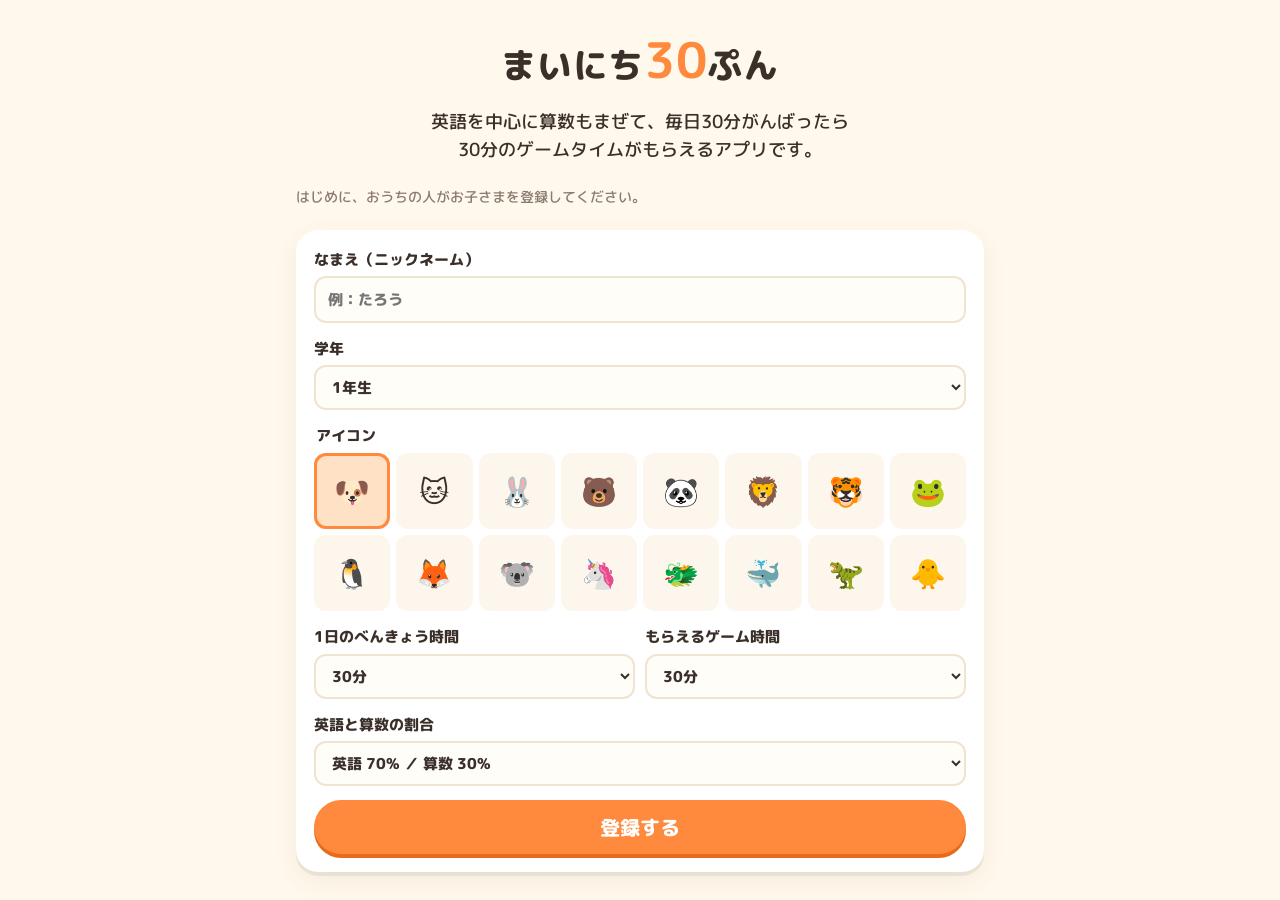
==== study/index.html @ 435b1a04 "子ども向け学習アプリ「まいにち30ぷん」を追加（英語中心＋算数、30分でゲームタイム） - 年少〜小6の9段階、英語7割・算数3割（保護者設定で変更可） - 解いている間だけ進む30分タイマー、クリア" ====
<!doctype html>
<html lang="ja">
<head>
<meta charset="utf-8">
<meta name="viewport" content="width=device-width, initial-scale=1, viewport-fit=cover">
<title>まいにち30ぷん えいご＆さんすう｜べんきょうしたらゲームタイム</title>
<meta name="description" content="年少さんから小学6年生まで。英語を中心に算数もまぜて、毎日30分がんばったら30分のゲームタイムがもらえる家庭学習アプリ。音声つきで字が読めない子も使えます。">
<meta name="robots" content="index,follow">
<link rel="canonical" href="https://yusandonatural.github.io/daiko/study/">
<meta name="theme-color" content="#ffb938">
<link rel="manifest" href="manifest.webmanifest">
<link rel="icon" href="icons/icon.svg" type="image/svg+xml">
<link rel="apple-touch-icon" href="icons/icon-192.png">
<meta name="apple-mobile-web-app-capable" content="yes">
<meta name="mobile-web-app-capable" content="yes">
<meta name="apple-mobile-web-app-title" content="まいにち30ぷん">

<meta property="og:type" content="website">
<meta property="og:site_name" content="まいにち30ぷん">
<meta property="og:title" content="まいにち30ぷん えいご＆さんすう">
<meta property="og:description" content="30分べんきょうしたら30分ゲーム！年少さん〜小6の英語・算数アプリ">
<meta property="og:url" content="https://yusandonatural.github.io/daiko/study/">
<meta property="og:image" content="https://yusandonatural.github.io/daiko/study/icons/og.png">
<meta property="og:image:width" content="1200">
<meta property="og:image:height" content="630">
<meta property="og:locale" content="ja_JP">
<meta name="twitter:card" content="summary_large_image">
<script type="application/ld+json">
{"@context":"https://schema.org","@type":"WebApplication","name":"まいにち30ぷん えいご＆さんすう","url":"https://yusandonatural.github.io/daiko/study/","applicationCategory":"EducationalApplication","operatingSystem":"Any","inLanguage":"ja","offers":{"@type":"Offer","price":"0","priceCurrency":"JPY"},"audience":{"@type":"EducationalAudience","educationalRole":"student"},"publisher":{"@type":"Organization","name":"株式会社悠三堂","url":"https://yusando.com"}}
</script>

<!-- Google tag (GA4 のみ)。子ども向けのため広告・リマーケティング・Googleシグナルは使わない -->
<script>
  window.GOOGLE_IDS = { site_url: 'https://yusandonatural.github.io/daiko/study/', ga4_measurement_id: 'G-9JG1FFTL1B' };
  window.dataLayer = window.dataLayer || [];
  function gtag(){ dataLayer.push(arguments); }
  gtag('consent', 'default', { ad_storage: 'denied', ad_user_data: 'denied', ad_personalization: 'denied', analytics_storage: 'granted' });
  window.__GTAG_ENABLED = (location.hostname === new URL(GOOGLE_IDS.site_url).hostname);
  if (window.__GTAG_ENABLED) {
    var s = document.createElement('script'); s.async = true;
    s.src = 'https://www.googletagmanager.com/gtag/js?id=' + GOOGLE_IDS.ga4_measurement_id;
    document.head.appendChild(s);
    gtag('js', new Date());
    gtag('config', GOOGLE_IDS.ga4_measurement_id, { allow_google_signals: false, allow_ad_personalization_signals: false });
  }
  window.trackConversion = function (name, params) {
    params = Object.assign({ site: 'study' }, params || {});
    if (!window.__GTAG_ENABLED) { console.debug('[gtag disabled]', name, params); return; }
    gtag('event', name, params);
  };
</script>

<link rel="preconnect" href="https://fonts.googleapis.com">
<link rel="preconnect" href="https://fonts.gstatic.com" crossorigin>
<link href="https://fonts.googleapis.com/css2?family=M+PLUS+Rounded+1c:wght@500;800&display=swap" rel="stylesheet">
<link rel="stylesheet" href="css/style.css">
</head>
<body>
<main id="app" aria-live="polite"></main>
<noscript>このアプリは JavaScript を有効にしてご利用ください。</noscript>
<script src="js/data.js"></script>
<script src="js/questions.js"></script>
<script src="js/app.js"></script>
</body>
</html>
---- study/css/style.css ----
:root {
  color-scheme: light;
  --bg: #fff8ec;
  --card: #ffffff;
  --ink: #3b2f2a;
  --sub: #8a7a70;
  --line: #f0e3d0;
  --pri: #ff8a3d;
  --pri-d: #e86b1c;
  --en: #3d8bff;
  --math: #22b573;
  --ok: #22b573;
  --ng: #ef5350;
  --gold: #ffb938;
  --radius: 22px;
  --shadow: 0 4px 0 rgba(0, 0, 0, .06), 0 8px 24px rgba(120, 80, 30, .08);
}
* { box-sizing: border-box; -webkit-tap-highlight-color: transparent; }
html, body { margin: 0; }
body {
  background: var(--bg);
  color: var(--ink);
  font-family: 'M PLUS Rounded 1c', 'Hiragino Maru Gothic ProN', 'Hiragino Sans', 'Meiryo', system-ui, sans-serif;
  font-weight: 500;
  line-height: 1.6;
  min-height: 100vh;
  min-height: 100dvh;
  overscroll-behavior: none;
  user-select: none;
  -webkit-user-select: none;
}
input, select, textarea { user-select: text; -webkit-user-select: text; }
button { font: inherit; color: inherit; cursor: pointer; border: 0; background: none; touch-action: manipulation; }
h1, h2, h3 { margin: 0; line-height: 1.3; }
.hidden { display: none !important; }
small { font-size: .75em; color: var(--sub); }

.screen {
  max-width: 720px;
  margin: 0 auto;
  padding: max(16px, env(safe-area-inset-top)) 16px max(24px, env(safe-area-inset-bottom));
  display: flex; flex-direction: column; gap: 16px;
}

/* ---------- ボタン ---------- */
.btn {
  display: inline-flex; align-items: center; justify-content: center; gap: .4em;
  padding: .7em 1.3em; border-radius: 999px; font-weight: 800;
  background: var(--line); color: var(--ink);
  box-shadow: 0 4px 0 rgba(0, 0, 0, .12);
  transition: transform .08s, box-shadow .08s;
}
.btn:active { transform: translateY(3px); box-shadow: 0 1px 0 rgba(0, 0, 0, .12); }
.btn.primary { background: var(--pri); color: #fff; box-shadow: 0 4px 0 var(--pri-d); }
.btn.ghost { background: transparent; box-shadow: inset 0 0 0 2px var(--line); }
.btn.danger { background: var(--ng); color: #fff; box-shadow: 0 4px 0 #c62828; }
.btn.big { font-size: 1.25rem; padding: .8em 1.6em; width: 100%; }
.btn.sm { font-size: .9rem; padding: .5em 1em; margin: 4px 4px 4px 0; }
.btn:disabled { opacity: .45; pointer-events: none; }
.icon-btn { width: 44px; height: 44px; border-radius: 50%; background: var(--card); box-shadow: var(--shadow); font-size: 1.3rem; display: grid; place-items: center; }
.link { color: var(--sub); text-decoration: underline; padding: 8px; }
.pill { display: inline-block; font-size: .7rem; padding: .1em .6em; border-radius: 999px; background: var(--gold); color: #fff; vertical-align: middle; }
.pill.run { background: var(--ok); }

.card { background: var(--card); border-radius: var(--radius); padding: 18px; box-shadow: var(--shadow); }
.card h2 { font-size: 1.15rem; margin-bottom: 8px; }
.card h3 { font-size: 1.05rem; margin-bottom: 10px; }

/* ---------- ロゴ・ホーム ---------- */
.logo { text-align: center; font-size: 2.2rem; font-weight: 800; margin-top: 12px; letter-spacing: .02em; }
.logo b { color: var(--pri); font-size: 1.4em; }
.lead { text-align: center; font-size: 1.1rem; margin: 0; }
.who { display: grid; grid-template-columns: repeat(auto-fill, minmax(150px, 1fr)); gap: 14px; }
.who-btn { background: var(--card); border-radius: var(--radius); box-shadow: var(--shadow); padding: 18px 10px; display: flex; flex-direction: column; align-items: center; gap: 2px; }
.who-btn .av { font-size: 3.4rem; line-height: 1.1; }
.who-btn .nm { font-size: 1.2rem; font-weight: 800; }
.who-btn .gr, .who-btn .st { font-size: .8rem; color: var(--sub); }
.home .parent-link { align-self: center; }

/* ---------- ダッシュボード ---------- */
.topbar { display: flex; align-items: center; justify-content: space-between; gap: 8px; }
.topbar h2 { font-size: 1.15rem; text-align: center; flex: 1; }
.topbar > span:last-child:empty { width: 44px; }
.me { display: flex; align-items: center; gap: 10px; text-align: left; }
.me .av { font-size: 2.4rem; background: var(--card); border-radius: 50%; width: 56px; height: 56px; display: grid; place-items: center; box-shadow: var(--shadow); }
.me b { display: block; font-size: 1.15rem; }

.today { display: flex; gap: 18px; align-items: center; }
.today-txt { flex: 1; display: flex; flex-direction: column; gap: 6px; }
.today-txt p { margin: 0; }
.today .mix { font-size: .8rem; color: var(--sub); }
.today .btn { margin-top: 6px; }

.ring { position: relative; width: 132px; height: 132px; flex: none; }
.ring svg { width: 100%; height: 100%; transform: rotate(-90deg); }
.ring-bg { fill: none; stroke: var(--line); stroke-width: 12; }
.ring-fg { fill: none; stroke: var(--pri); stroke-width: 12; stroke-linecap: round; transition: stroke-dashoffset .6s; }
.ring.cleared .ring-fg { stroke: var(--ok); }
.ring-inner { position: absolute; inset: 0; display: flex; flex-direction: column; align-items: center; justify-content: center; }
.ring-inner b { font-size: 2.4rem; line-height: 1; }
.ring-inner .done { font-size: 1.3rem; font-weight: 800; color: var(--ok); }

.game { display: flex; align-items: center; gap: 14px; }
.game-ico { font-size: 2.6rem; }
.game-txt { flex: 1; }
.game-txt h2 { margin-bottom: 0; }
.game-txt p { margin: 0; }
.game.locked { background: repeating-linear-gradient(-45deg, #fff, #fff 12px, #fdf6ea 12px, #fdf6ea 24px); }
.game.locked .game-txt { color: var(--sub); }

.stats { display: grid; grid-template-columns: repeat(3, 1fr); gap: 10px; }
.stat { background: var(--card); border-radius: 18px; box-shadow: var(--shadow); padding: 12px 6px; text-align: center; display: flex; flex-direction: column; }
.stat .n { font-size: 1.5rem; font-weight: 800; }
.stat .l { font-size: .8rem; color: var(--sub); line-height: 1.3; }

.cal h2 small, .badges h2 small { font-weight: 500; }
.cal-grid { display: grid; grid-template-columns: repeat(7, 1fr); gap: 4px; text-align: center; }
.cal-h { font-size: .7rem; color: var(--sub); }
.cal-cell { aspect-ratio: 1; border-radius: 10px; background: #fcf6ec; position: relative; display: grid; place-items: center; min-width: 0; }
.cal-cell.empty { background: none; }
.cal-cell i { position: absolute; top: 2px; left: 5px; font-size: .6rem; font-style: normal; color: var(--sub); }
.cal-cell.today { box-shadow: inset 0 0 0 2px var(--pri); }
.cal-cell.ok { background: #fff1d6; }
.cal-cell .stamp { font-size: clamp(1rem, 5vw, 1.6rem); animation: pop .4s; }
.cal-cell .half { color: var(--pri); font-weight: 800; }
.badge-row { display: flex; flex-wrap: wrap; gap: 8px; }
.badge { width: 62px; text-align: center; background: #f6efe4; border-radius: 14px; padding: 6px 0; display: flex; flex-direction: column; opacity: .55; }
.badge b { font-size: 1.6rem; line-height: 1.2; }
.badge.got { background: #fff1d6; opacity: 1; }

/* ---------- べんきょう ---------- */
.study { gap: 12px; min-height: 100dvh; }
.study-bar { display: flex; align-items: center; gap: 10px; }
.tbar { flex: 1; height: 30px; background: var(--card); border-radius: 999px; box-shadow: var(--shadow); position: relative; overflow: hidden; }
.tfill { position: absolute; inset: 0 auto 0 0; width: 0; background: linear-gradient(90deg, #ffc27a, var(--pri)); transition: width 1s linear; border-radius: 999px; }
.tlabel { position: relative; display: block; text-align: center; font-weight: 800; line-height: 30px; font-size: .95rem; }
.sstars { font-weight: 800; background: var(--card); border-radius: 999px; padding: 4px 12px; box-shadow: var(--shadow); }
.qwrap { display: flex; flex-direction: column; gap: 14px; flex: 1; }
.qcard { background: var(--card); border-radius: var(--radius); box-shadow: var(--shadow); padding: 16px; text-align: center; position: relative; border-top: 8px solid var(--en); animation: slidein .25s; }
.qcard.math { border-top-color: var(--math); }
.qtag { font-size: .8rem; color: var(--sub); margin-bottom: 6px; }
.prompt { font-size: 1.35rem; font-weight: 800; line-height: 1.5; }
.visual { margin-top: 10px; display: flex; flex-direction: column; align-items: center; gap: 6px; }
.listen-btn { font-size: 2.6rem; background: #eaf2ff; border-radius: 50%; width: 96px; height: 96px; margin: 4px auto 8px; display: flex; flex-direction: column; align-items: center; justify-content: center; line-height: 1; box-shadow: 0 4px 0 #c6dafc; animation: pulse 1.6s infinite; }
.listen-btn small { font-size: .8rem; color: var(--en); font-weight: 800; margin-top: 4px; }
.say-btn { position: absolute; top: 8px; right: 8px; font-size: 1.3rem; width: 40px; height: 40px; border-radius: 50%; background: #eaf2ff; }
.en { font-family: 'Comic Sans MS', 'Chalkboard SE', 'M PLUS Rounded 1c', sans-serif; font-weight: 800; letter-spacing: .01em; }
.en.big-en { font-size: 2.2rem; color: var(--en); }
.en.sm, .sm { font-size: .95rem; }
.big { font-size: 2.2rem; line-height: 1.1; }
.formula { font-size: 1.9rem; letter-spacing: .02em; }
.emoji { font-size: 3rem; line-height: 1.1; }
.emoji.huge { font-size: 5.5rem; }
.emoji-row { display: flex; flex-wrap: wrap; justify-content: center; gap: 4px; font-size: 2.3rem; line-height: 1.15; max-width: 360px; }
.emoji-row.sm { font-size: 1.6rem; max-width: 220px; }
.emoji-row .gone { opacity: .25; position: relative; }
.emoji-row .gone::after { content: '✕'; position: absolute; inset: 0; color: var(--ng); font-size: .9em; display: grid; place-items: center; }
.pic-eq { display: flex; align-items: center; justify-content: center; gap: 8px; flex-wrap: wrap; }
.pic-eq > b { font-size: 2rem; }
.letter { font-family: 'Comic Sans MS', 'Chalkboard SE', 'Arial Rounded MT Bold', sans-serif; font-size: 2.4rem; font-weight: 800; }
.seq { font-size: 2.2rem; letter-spacing: .15em; font-weight: 800; }
.blank { color: var(--pri); border-bottom: 4px solid var(--pri); padding: 0 .1em; }
.dots { display: block; font-size: .7rem; letter-spacing: 1px; color: var(--pri); line-height: 1; margin-top: 2px; word-break: break-all; max-width: 90px; }
.swatch { display: inline-block; width: 64px; height: 64px; border-radius: 50%; border: 3px solid #ddd; }
.swatch.big { width: 110px; height: 110px; }
.swatch.sm { width: 22px; height: 22px; vertical-align: middle; }
.shape { font-size: 3.4rem; line-height: 1; color: #7e57c2; }
.clock { width: 170px; height: 170px; color: var(--ink); }
.frac { display: inline-flex; flex-direction: column; align-items: center; vertical-align: middle; line-height: 1.1; margin: 0 .1em; }
.frac span:first-child { border-bottom: 3px solid currentColor; padding: 0 .2em; }
.choice .frac { font-size: 1.7rem; font-weight: 800; }

.choices { display: grid; grid-template-columns: 1fr 1fr; gap: 12px; }
.choices.c3 { grid-template-columns: repeat(3, 1fr); }
.choices.c2 { grid-template-columns: 1fr 1fr; }
.choices.c1 { grid-template-columns: 1fr; }
.choice {
  background: var(--card); border-radius: 20px; min-height: 92px; padding: 10px;
  box-shadow: 0 5px 0 #eadfcd, 0 6px 16px rgba(120, 80, 30, .08);
  font-size: 1.15rem; font-weight: 800; display: flex; flex-direction: column; align-items: center; justify-content: center;
  transition: transform .08s, box-shadow .08s, background .2s;
}
.choice:active { transform: translateY(4px); box-shadow: 0 1px 0 #eadfcd; }
.choice.right { background: #dcf7e9; box-shadow: 0 5px 0 var(--ok); animation: pop .3s; }
.choice.wrong { background: #ffe1e0; box-shadow: 0 5px 0 var(--ng); animation: shake .35s; }
.choice.dim { opacity: .45; }

.answer-box { background: var(--card); border-radius: 18px; box-shadow: inset 0 0 0 3px var(--line); font-size: 2.4rem; font-weight: 800; text-align: center; padding: 6px; min-height: 72px; }
.answer-box.right { box-shadow: inset 0 0 0 3px var(--ok); background: #dcf7e9; }
.answer-box.wrong { box-shadow: inset 0 0 0 3px var(--ng); background: #ffe1e0; animation: shake .35s; }
.keypad { display: grid; grid-template-columns: repeat(3, 1fr); gap: 10px; }
.key { background: var(--card); border-radius: 16px; font-size: 1.7rem; font-weight: 800; padding: 10px 0; box-shadow: 0 4px 0 #eadfcd; }
.key:active { transform: translateY(3px); box-shadow: 0 1px 0 #eadfcd; }
.key.ok { grid-column: 1 / -1; background: var(--pri); color: #fff; box-shadow: 0 4px 0 var(--pri-d); font-size: 1.3rem; }

.feedback { border-radius: var(--radius); padding: 14px; text-align: center; font-weight: 800; font-size: 1.3rem; animation: pop .25s; }
.feedback.good { background: #dcf7e9; color: #13804f; display: flex; align-items: center; justify-content: center; gap: 10px; }
.feedback.bad {
  background: #fff0ef; color: var(--ink); display: flex; flex-direction: column; gap: 10px;
  position: fixed; left: 0; right: 0; bottom: 0; z-index: 5; max-width: 720px; margin: 0 auto;
  border-radius: var(--radius) var(--radius) 0 0; padding: 18px 16px max(18px, env(safe-area-inset-bottom));
  box-shadow: 0 -8px 30px rgba(120, 80, 30, .2); animation: sheetup .25s;
}
.feedback .mark { font-size: 2rem; }
.fb-head { color: var(--ng); display: flex; align-items: center; justify-content: center; gap: 8px; }
.explain { font-size: 1.05rem; font-weight: 500; line-height: 1.7; }
.explain b { font-size: 1.15em; }

.overlay { position: fixed; inset: 0; background: rgba(59, 47, 42, .55); display: grid; place-items: center; z-index: 10; padding: 16px; }
.ov-card { background: var(--card); border-radius: var(--radius); padding: 24px; text-align: center; max-width: 360px; width: 100%; display: flex; flex-direction: column; gap: 12px; }
.ov-emoji { font-size: 4rem; }

/* ---------- クリア ---------- */
.clear { text-align: center; align-items: center; justify-content: center; min-height: 100dvh; position: relative; overflow: hidden; }
.clear h1 { font-size: 2rem; color: var(--pri); }
.clear p { margin: 0; font-size: 1.1rem; }
.big-msg { font-size: 1.5rem !important; font-weight: 800; }
.stamp-big { font-size: 5rem; animation: stampin .7s cubic-bezier(.2, 1.6, .4, 1); }
.confetti { position: absolute; inset: 0; pointer-events: none; }
.confetti i { position: absolute; top: -20px; width: 10px; height: 16px; border-radius: 3px; animation: fall 3s linear infinite; }

/* ---------- ゲーム ---------- */
.gamescr { text-align: center; align-items: center; }
.gamescr .topbar { width: 100%; }
.ring.game-ring { width: 260px; height: 260px; }
.game-ring .ring-fg { stroke: var(--en); }
.gtime { font-size: 3.6rem !important; font-variant-numeric: tabular-nums; }
.gmsg { font-size: 1.2rem; font-weight: 800; margin: 0; min-height: 2em; }
.gamescr .btn.big { max-width: 360px; }
.gamescr .btn.danger { background: var(--ng); box-shadow: 0 4px 0 #c62828; }
.note { font-size: .85rem; color: var(--sub); }

/* ---------- 暗証番号 ---------- */
.pin { text-align: center; align-items: center; }
.pin-dots { display: flex; gap: 14px; justify-content: center; margin: 10px 0; }
.pin-dots i { width: 20px; height: 20px; border-radius: 50%; border: 3px solid var(--pri); }
.pin-dots i.on { background: var(--pri); }
.pinpad { width: 100%; max-width: 320px; }

/* ---------- 保護者 ---------- */
.parent, .pform, .report { font-size: .95rem; }
.prow { display: flex; align-items: center; justify-content: space-between; gap: 10px; padding: 10px 0; border-bottom: 1px dashed var(--line); flex-wrap: wrap; }
.pinfo { display: flex; gap: 10px; align-items: center; }
.pinfo .av { font-size: 2rem; }
.pbtns { display: flex; }
.switch-row { display: flex; gap: 10px; align-items: center; padding: 6px 0; }
.switch-row input { width: 22px; height: 22px; }
.pin-row { display: flex; flex-wrap: wrap; gap: 8px; align-items: center; margin-top: 8px; }
.pin-in { width: 8em; }
.warn { color: var(--ng); }
.hint { font-size: .85rem; color: var(--sub); margin: 6px 0; }
.howto ol { padding-left: 1.3em; margin: 0; }
.howto li { margin-bottom: 6px; }
hr { border: 0; border-top: 1px dashed var(--line); margin: 12px 0; }

.form { display: flex; flex-direction: column; gap: 14px; }
.form label { display: flex; flex-direction: column; gap: 4px; font-weight: 800; }
.form input:not([type=radio]), .form select, .pin-in {
  font: inherit; padding: .6em .8em; border-radius: 12px; border: 2px solid var(--line); background: #fffdf8; color: var(--ink);
}
.form fieldset { border: 0; padding: 0; margin: 0; }
.form legend { font-weight: 800; margin-bottom: 4px; }
.two { display: grid; grid-template-columns: 1fr 1fr; gap: 10px; }
.avatars { display: grid; grid-template-columns: repeat(8, 1fr); gap: 6px; }
.avatar input { position: absolute; opacity: 0; }
.avatar span { display: grid; place-items: center; font-size: 1.8rem; aspect-ratio: 1; border-radius: 12px; background: #fcf6ec; cursor: pointer; }
.avatar input:checked + span { background: #ffe2c6; box-shadow: inset 0 0 0 3px var(--pri); }
.avatar input:focus-visible + span { outline: 3px solid var(--en); }

.bars { display: grid; grid-template-columns: repeat(14, 1fr); gap: 4px; height: 140px; align-items: end; position: relative; padding-bottom: 18px; }
.bars::before { content: ''; position: absolute; left: 0; right: 0; bottom: calc(18px + (100% - 18px) * var(--goal) / 100%); border-top: 2px dashed var(--pri); }
.bar { height: 100%; display: flex; flex-direction: column; justify-content: flex-end; align-items: center; position: relative; }
.bar span { width: 100%; background: #ffd3a8; border-radius: 6px 6px 0 0; min-height: 2px; }
.bar.ok span { background: var(--ok); }
.bar small { position: absolute; bottom: -18px; font-size: .65rem; }
.kt { width: 100%; border-collapse: collapse; }
.kt th, .kt td { text-align: left; padding: 6px 4px; border-bottom: 1px solid var(--line); font-size: .9rem; }
.acc { display: inline-block; min-width: 3.5em; padding: 0 .4em; border-radius: 6px; background: linear-gradient(90deg, #c9f0dc var(--a), #f5ece0 var(--a)); }

/* ---------- アニメ ---------- */
@keyframes sheetup { from { transform: translateY(100%); } to { transform: none; } }
@keyframes pop { 0% { transform: scale(.85); } 60% { transform: scale(1.06); } 100% { transform: scale(1); } }
@keyframes shake { 0%, 100% { transform: translateX(0); } 25% { transform: translateX(-8px); } 75% { transform: translateX(8px); } }
@keyframes slidein { from { opacity: 0; transform: translateY(10px); } to { opacity: 1; transform: none; } }
@keyframes pulse { 0%, 100% { transform: scale(1); } 50% { transform: scale(1.06); } }
@keyframes stampin { 0% { transform: scale(3) rotate(-30deg); opacity: 0; } 100% { transform: scale(1) rotate(-8deg); opacity: 1; } }
@keyframes fall { to { transform: translateY(110vh) rotate(720deg); } }
.shake { animation: shake .35s; }
@media (prefers-reduced-motion: reduce) { *, *::before, *::after { animation: none !important; transition: none !important; } }

@media (max-width: 420px) {
  .today { flex-direction: column; text-align: center; }
  .ring { width: 120px; height: 120px; }
  .prompt { font-size: 1.2rem; }
  .choice { min-height: 80px; }
  .avatars { grid-template-columns: repeat(6, 1fr); }
  .two { grid-template-columns: 1fr; }
}
@media (min-width: 700px) {
  .choice { min-height: 120px; }
  .prompt { font-size: 1.6rem; }
}
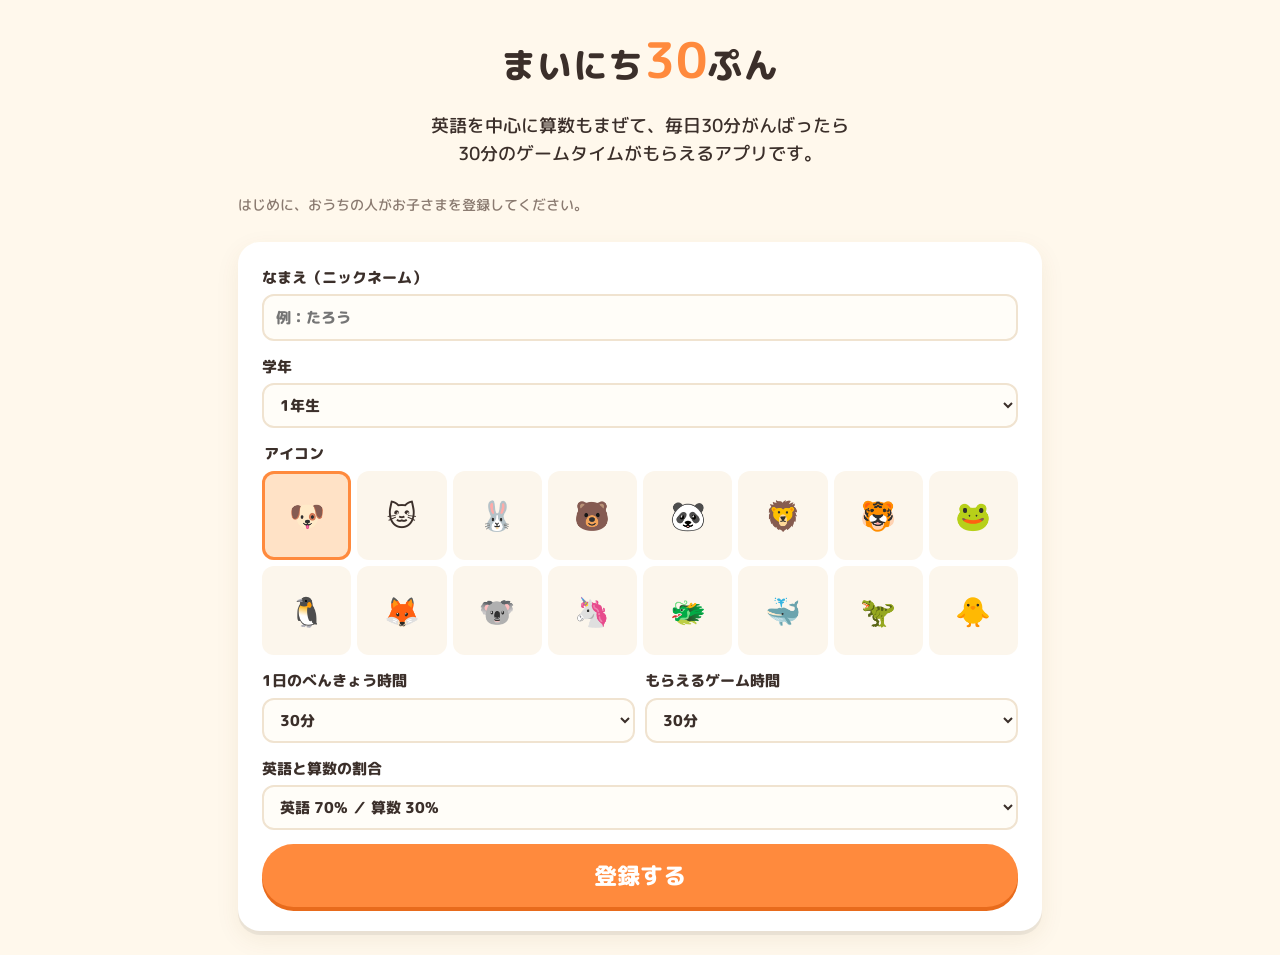
==== commit 57402d7d: "iPad向けレイアウトとカレンダー表示を追加 - ホーム：iPadたて向きは上段に今日の学習とゲーム、下に大きな月カレンダー。よこ向きは左右2カラム - カレンダー：月送り、日曜赤・土曜青、クリアのス" ====
--- a/study/index.html
+++ b/study/index.html
@@ -12,6 +12,8 @@
 <link rel="icon" href="icons/icon.svg" type="image/svg+xml">
 <link rel="apple-touch-icon" href="icons/icon-192.png">
 <meta name="apple-mobile-web-app-capable" content="yes">
+<meta name="apple-mobile-web-app-status-bar-style" content="default">
+<meta name="format-detection" content="telephone=no">
 <meta name="mobile-web-app-capable" content="yes">
 <meta name="apple-mobile-web-app-title" content="まいにち30ぷん">
 
--- a/study/css/style.css
+++ b/study/css/style.css
@@ -113,16 +113,46 @@
 .stat .n { font-size: 1.5rem; font-weight: 800; }
 .stat .l { font-size: .8rem; color: var(--sub); line-height: 1.3; }
 
-.cal h2 small, .badges h2 small { font-weight: 500; }
-.cal-grid { display: grid; grid-template-columns: repeat(7, 1fr); gap: 4px; text-align: center; }
-.cal-h { font-size: .7rem; color: var(--sub); }
-.cal-cell { aspect-ratio: 1; border-radius: 10px; background: #fcf6ec; position: relative; display: grid; place-items: center; min-width: 0; }
+.badges h2 small { font-weight: 500; }
+/* カレンダー */
+.cal-head { display: flex; align-items: center; justify-content: space-between; gap: 8px; }
+.cal-head h2 { margin: 0; text-align: center; flex: 1; }
+.cal-head .icon-btn { font-size: 1.8rem; font-weight: 800; line-height: 1; box-shadow: 0 3px 0 #eadfcd; }
+.cal-head .icon-btn:disabled { opacity: .3; }
+.cal-sum { text-align: center; margin: 4px 0 10px; color: var(--sub); font-size: .9rem; }
+.cal-sum b { color: var(--ink); font-size: 1.1em; }
+.cal-grid { display: grid; grid-template-columns: repeat(7, minmax(0, 1fr)); gap: 5px; text-align: center; }
+.cal-h { font-size: .75rem; color: var(--sub); font-weight: 800; }
+.cal-h.w0, .cal-cell.w0 i { color: #e53935; }
+.cal-h.w6, .cal-cell.w6 i { color: #1e88e5; }
+.cal-cell {
+  aspect-ratio: 1 / 1.05; border-radius: 12px; background: #fcf6ec; position: relative;
+  display: flex; flex-direction: column; align-items: center; justify-content: center; min-width: 0; padding: 0;
+}
 .cal-cell.empty { background: none; }
-.cal-cell i { position: absolute; top: 2px; left: 5px; font-size: .6rem; font-style: normal; color: var(--sub); }
-.cal-cell.today { box-shadow: inset 0 0 0 2px var(--pri); }
+.cal-cell i { position: absolute; top: 3px; left: 6px; font-size: .68rem; font-style: normal; font-weight: 800; color: var(--sub); }
+.cal-cell em { position: absolute; bottom: 2px; left: 0; right: 0; font-size: .58rem; font-style: normal; color: var(--sub); }
+.cal-cell.today { box-shadow: inset 0 0 0 3px var(--pri); background: #fff4e6; }
 .cal-cell.ok { background: #fff1d6; }
-.cal-cell .stamp { font-size: clamp(1rem, 5vw, 1.6rem); animation: pop .4s; }
-.cal-cell .half { color: var(--pri); font-weight: 800; }
+.cal-cell.future { opacity: .45; }
+.cal-cell:not(.empty):not(.future):active { transform: scale(.94); }
+.cal-cell .stamp { font-size: clamp(1rem, 5vw, 1.7rem); line-height: 1; animation: pop .4s; }
+.mini { display: inline-block; width: 60%; height: 7px; border-radius: 99px; background: #eadfcd; overflow: hidden; vertical-align: middle; }
+.mini span { display: block; height: 100%; background: var(--pri); border-radius: 99px; }
+.cal-legend { display: flex; gap: 16px; justify-content: center; margin-top: 10px; font-size: .75rem; color: var(--sub); }
+.cal-legend > span { display: inline-flex; align-items: center; gap: 4px; }
+.cal-legend .mini { width: 28px; }
+.day-card h2 { font-size: 1.4rem; }
+.day-stamp { font-size: 3.6rem; line-height: 1.1; }
+.day-status { margin: 0; font-weight: 800; color: var(--sub); }
+.day-status.ok { color: var(--ok); }
+.day-stats { display: grid; grid-template-columns: repeat(auto-fit, minmax(80px, 1fr)); gap: 8px; }
+.day-stats div { background: #fcf6ec; border-radius: 14px; padding: 8px 4px; display: flex; flex-direction: column; }
+.day-stats b { font-size: 1.4rem; white-space: nowrap; }
+.day-stats u { text-decoration: none; font-size: .6em; margin-left: 1px; }
+.day-stats small { white-space: nowrap; }
+.day-ov .ov-card { animation: pop .25s; }
+.dash-grid, .dash-main, .dash-cal { display: flex; flex-direction: column; gap: 16px; }
 .badge-row { display: flex; flex-wrap: wrap; gap: 8px; }
 .badge { width: 62px; text-align: center; background: #f6efe4; border-radius: 14px; padding: 6px 0; display: flex; flex-direction: column; opacity: .55; }
 .badge b { font-size: 1.6rem; line-height: 1.2; }
@@ -300,3 +330,120 @@
   .choice { min-height: 120px; }
   .prompt { font-size: 1.6rem; }
 }
+
+/* =========================================================
+   iPad（タブレット）
+   ========================================================= */
+@media (min-width: 740px) {
+  body { font-size: 18px; }
+  .screen { max-width: 980px; padding-left: max(28px, env(safe-area-inset-left)); padding-right: max(28px, env(safe-area-inset-right)); gap: 20px; }
+  .icon-btn { width: 56px; height: 56px; font-size: 1.6rem; }
+  .me .av { width: 72px; height: 72px; font-size: 3rem; }
+  .me b { font-size: 1.4rem; }
+  .card { padding: 24px; }
+  .card h2 { font-size: 1.35rem; }
+  .btn.big { font-size: 1.45rem; }
+
+  /* ホーム */
+  .who { grid-template-columns: repeat(auto-fill, minmax(200px, 1fr)); gap: 20px; }
+  .who-btn { padding: 28px 12px; }
+  .who-btn .av { font-size: 4.6rem; }
+
+  /* ダッシュボード（たて向き）：上に きょう＋ゲーム、下に 大きな カレンダー */
+  .dash-main { display: grid; grid-template-columns: 1.35fr 1fr; grid-template-areas: 'today game' 'today stats'; gap: 20px; }
+  .dash-main .today { grid-area: today; flex-direction: column; text-align: center; justify-content: center; }
+  .dash-main .game { grid-area: game; flex-wrap: wrap; }
+  .dash-main .stats { grid-area: stats; }
+  .today .ring { width: 170px; height: 170px; }
+  .ring-inner b { font-size: 3rem; }
+  .cal-grid { gap: 8px; }
+  .cal-cell { aspect-ratio: 1 / .9; border-radius: 16px; }
+  .cal-cell i { font-size: .85rem; top: 5px; left: 9px; }
+  .cal-cell em { font-size: .72rem; bottom: 4px; }
+  .cal-cell .stamp { font-size: 2.2rem; }
+  .cal-h { font-size: .9rem; }
+  .badge-row { display: grid; grid-template-columns: repeat(8, minmax(0, 1fr)); }
+  .badge { width: auto; }
+
+  /* べんきょう */
+  .study { max-width: 900px; }
+  .tbar { height: 40px; }
+  .tlabel { line-height: 40px; font-size: 1.15rem; }
+  .sstars { font-size: 1.2rem; padding: 8px 16px; }
+  .qcard { padding: 26px; }
+  .qtag { font-size: .95rem; }
+  .prompt { font-size: 1.9rem; }
+  .formula { font-size: 2.6rem; }
+  .emoji { font-size: 4rem; }
+  .emoji.huge { font-size: 7rem; }
+  .emoji-row { font-size: 3rem; max-width: 520px; }
+  .emoji-row.sm { font-size: 2.2rem; max-width: 320px; }
+  .listen-btn { width: 128px; height: 128px; font-size: 3.4rem; }
+  .say-btn { width: 52px; height: 52px; font-size: 1.6rem; top: 12px; right: 12px; }
+  .clock { width: 230px; height: 230px; }
+  .swatch { width: 90px; height: 90px; }
+  .swatch.big { width: 150px; height: 150px; }
+  .shape { font-size: 4.6rem; }
+  .letter { font-size: 3.2rem; }
+  .en.big-en { font-size: 3rem; }
+  .big { font-size: 2.8rem; }
+  .choices { gap: 18px; }
+  .choice { min-height: 150px; font-size: 1.5rem; border-radius: 26px; }
+  .en.sm, .sm { font-size: 1.2rem; }
+  .answer-box { font-size: 3rem; min-height: 96px; }
+  .keypad { gap: 14px; }
+  .key { font-size: 2.2rem; padding: 16px 0; border-radius: 20px; }
+  .key.ok { font-size: 1.6rem; }
+  .feedback { font-size: 1.6rem; }
+  .feedback.bad { max-width: 900px; padding: 24px 32px max(24px, env(safe-area-inset-bottom)); }
+  .explain { font-size: 1.3rem; }
+  .feedback .btn { max-width: 520px; width: 100%; align-self: center; font-size: 1.4rem; }
+
+  /* ゲーム・クリア */
+  .ring.game-ring { width: 360px; height: 360px; }
+  .gtime { font-size: 5rem !important; }
+  .gamescr .btn.big { max-width: 480px; }
+  .stamp-big { font-size: 7rem; }
+  .clear h1 { font-size: 2.8rem; }
+
+  /* 保護者 */
+  .parent, .pform, .report { max-width: 860px; }
+  .avatars { grid-template-columns: repeat(8, 1fr); }
+  .pin-dots i { width: 26px; height: 26px; }
+  .pinpad { max-width: 400px; }
+  .day-card { max-width: 460px; }
+}
+
+/* iPad たて向き：こたえボタンを 大きく */
+@media (min-width: 740px) and (orientation: portrait) {
+  .qwrap { justify-content: flex-start; }
+  .qcard { padding: 36px 26px; }
+  .choice { min-height: 210px; }
+  .choices.c3 .choice { min-height: 190px; }
+  .dash-main .stats { align-content: stretch; }
+  .dash-main .stat { justify-content: center; gap: 4px; }
+}
+
+/* iPad よこ向き：左に きょう・ゲーム、右に カレンダー */
+@media (min-width: 1000px) and (orientation: landscape) {
+  .dash { max-width: 1240px; }
+  .dash-grid { display: grid; grid-template-columns: minmax(360px, 1fr) 1.5fr; gap: 24px; align-items: start; }
+  .dash-main { display: flex; }
+  .dash-main .today { flex-direction: row; text-align: left; }
+  .today .ring { width: 150px; height: 150px; }
+  .dash-cal { position: sticky; top: 16px; }
+  .cal-cell { aspect-ratio: 1 / .82; }
+  .cal-cell .stamp { font-size: 1.7rem; margin-top: -4px; }
+
+  /* もんだい（左）と こたえ（右） */
+  .study { max-width: 1240px; }
+  .qwrap { display: grid; grid-template-columns: 1fr 1fr; gap: 24px; align-items: stretch; }
+  .qwrap .qcard { display: flex; flex-direction: column; justify-content: center; }
+  .qwrap .answers { display: flex; flex-direction: column; justify-content: center; gap: 14px; }
+  .qwrap .feedback { grid-column: 1 / -1; }
+  .qwrap .feedback.bad { position: static; max-width: none; border-radius: var(--radius); padding: 20px 28px; box-shadow: var(--shadow); flex-direction: row; align-items: center; justify-content: center; gap: 28px; animation: pop .25s; }
+  .qwrap .feedback.bad .btn { width: auto; min-width: 260px; margin: 0; }
+  .choices.c4 { grid-template-columns: 1fr 1fr; }
+  .choice { min-height: 170px; }
+  .key { padding: 12px 0; }
+}
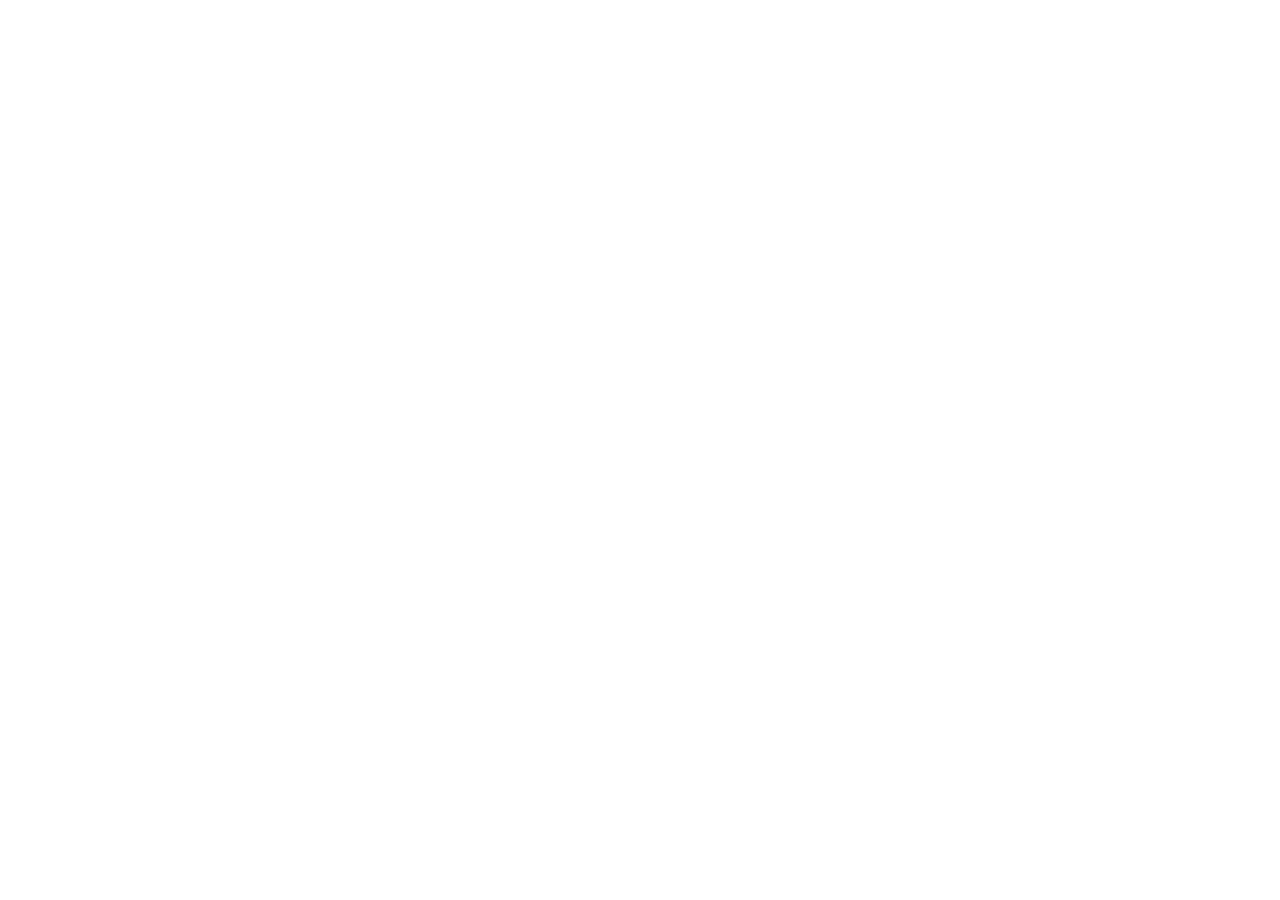
==== commit b52b3ebb: "学習アプリを family リポジトリへ移転し、旧URLは案内ページに - study/ は新URL（https://yusandonatural.github.io/family/study/）へ自" ====
--- a/study/index.html
+++ b/study/index.html
@@ -2,66 +2,35 @@
 <html lang="ja">
 <head>
 <meta charset="utf-8">
-<meta name="viewport" content="width=device-width, initial-scale=1, viewport-fit=cover">
-<title>まいにち30ぷん えいご＆さんすう｜べんきょうしたらゲームタイム</title>
-<meta name="description" content="年少さんから小学6年生まで。英語を中心に算数もまぜて、毎日30分がんばったら30分のゲームタイムがもらえる家庭学習アプリ。音声つきで字が読めない子も使えます。">
-<meta name="robots" content="index,follow">
-<link rel="canonical" href="https://yusandonatural.github.io/daiko/study/">
-<meta name="theme-color" content="#ffb938">
-<link rel="manifest" href="manifest.webmanifest">
-<link rel="icon" href="icons/icon.svg" type="image/svg+xml">
-<link rel="apple-touch-icon" href="icons/icon-192.png">
-<meta name="apple-mobile-web-app-capable" content="yes">
-<meta name="apple-mobile-web-app-status-bar-style" content="default">
-<meta name="format-detection" content="telephone=no">
-<meta name="mobile-web-app-capable" content="yes">
-<meta name="apple-mobile-web-app-title" content="まいにち30ぷん">
-
-<meta property="og:type" content="website">
-<meta property="og:site_name" content="まいにち30ぷん">
-<meta property="og:title" content="まいにち30ぷん えいご＆さんすう">
-<meta property="og:description" content="30分べんきょうしたら30分ゲーム！年少さん〜小6の英語・算数アプリ">
-<meta property="og:url" content="https://yusandonatural.github.io/daiko/study/">
-<meta property="og:image" content="https://yusandonatural.github.io/daiko/study/icons/og.png">
-<meta property="og:image:width" content="1200">
-<meta property="og:image:height" content="630">
-<meta property="og:locale" content="ja_JP">
-<meta name="twitter:card" content="summary_large_image">
-<script type="application/ld+json">
-{"@context":"https://schema.org","@type":"WebApplication","name":"まいにち30ぷん えいご＆さんすう","url":"https://yusandonatural.github.io/daiko/study/","applicationCategory":"EducationalApplication","operatingSystem":"Any","inLanguage":"ja","offers":{"@type":"Offer","price":"0","priceCurrency":"JPY"},"audience":{"@type":"EducationalAudience","educationalRole":"student"},"publisher":{"@type":"Organization","name":"株式会社悠三堂","url":"https://yusando.com"}}
-</script>
-
-<!-- Google tag (GA4 のみ)。子ども向けのため広告・リマーケティング・Googleシグナルは使わない -->
-<script>
-  window.GOOGLE_IDS = { site_url: 'https://yusandonatural.github.io/daiko/study/', ga4_measurement_id: 'G-9JG1FFTL1B' };
-  window.dataLayer = window.dataLayer || [];
-  function gtag(){ dataLayer.push(arguments); }
-  gtag('consent', 'default', { ad_storage: 'denied', ad_user_data: 'denied', ad_personalization: 'denied', analytics_storage: 'granted' });
-  window.__GTAG_ENABLED = (location.hostname === new URL(GOOGLE_IDS.site_url).hostname);
-  if (window.__GTAG_ENABLED) {
-    var s = document.createElement('script'); s.async = true;
-    s.src = 'https://www.googletagmanager.com/gtag/js?id=' + GOOGLE_IDS.ga4_measurement_id;
-    document.head.appendChild(s);
-    gtag('js', new Date());
-    gtag('config', GOOGLE_IDS.ga4_measurement_id, { allow_google_signals: false, allow_ad_personalization_signals: false });
-  }
-  window.trackConversion = function (name, params) {
-    params = Object.assign({ site: 'study' }, params || {});
-    if (!window.__GTAG_ENABLED) { console.debug('[gtag disabled]', name, params); return; }
-    gtag('event', name, params);
-  };
-</script>
-
-<link rel="preconnect" href="https://fonts.googleapis.com">
-<link rel="preconnect" href="https://fonts.gstatic.com" crossorigin>
-<link href="https://fonts.googleapis.com/css2?family=M+PLUS+Rounded+1c:wght@500;800&display=swap" rel="stylesheet">
-<link rel="stylesheet" href="css/style.css">
+<meta name="viewport" content="width=device-width, initial-scale=1">
+<title>まいにち30ぷん は おひっこし しました</title>
+<meta name="robots" content="noindex">
+<link rel="canonical" href="https://yusandonatural.github.io/family/study/">
+<meta http-equiv="refresh" content="2; url=https://yusandonatural.github.io/family/study/">
+<style>
+  body { margin: 0; min-height: 100vh; display: grid; place-items: center; background: #fff8ec; color: #3b2f2a;
+    font-family: 'Hiragino Maru Gothic ProN', 'Hiragino Sans', 'Meiryo', system-ui, sans-serif; text-align: center; padding: 24px; box-sizing: border-box; }
+  a { display: inline-block; margin-top: 16px; padding: 14px 28px; border-radius: 999px; background: #ff8a3d; color: #fff; font-weight: 800; text-decoration: none; }
+  p { line-height: 1.8; }
+</style>
 </head>
 <body>
-<main id="app" aria-live="polite"></main>
-<noscript>このアプリは JavaScript を有効にしてご利用ください。</noscript>
-<script src="js/data.js"></script>
-<script src="js/questions.js"></script>
-<script src="js/app.js"></script>
+<main>
+  <p style="font-size:3rem;margin:0">🚚</p>
+  <h1>おひっこし しました</h1>
+  <p>「まいにち30ぷん」は あたらしい ばしょに うつりました。<br>じどうで ひらくので まってね。</p>
+  <a href="https://yusandonatural.github.io/family/study/">あたらしい ページを ひらく</a>
+  <p style="font-size:.85rem;color:#8a7a70">ホーム画面に追加している場合は、新しいページで追加しなおしてください。<br>同じ端末なら記録はそのまま引き継がれます。</p>
+</main>
+<script>
+  // 古いオフライン用キャッシュを消してから 新しい URL へ
+  (async () => {
+    try {
+      if ('serviceWorker' in navigator) (await navigator.serviceWorker.getRegistrations()).forEach((r) => r.unregister());
+      if (window.caches) (await caches.keys()).forEach((k) => caches.delete(k));
+    } catch (e) { /* 何もしない */ }
+    location.replace('https://yusandonatural.github.io/family/study/' + location.hash);
+  })();
+</script>
 </body>
 </html>
